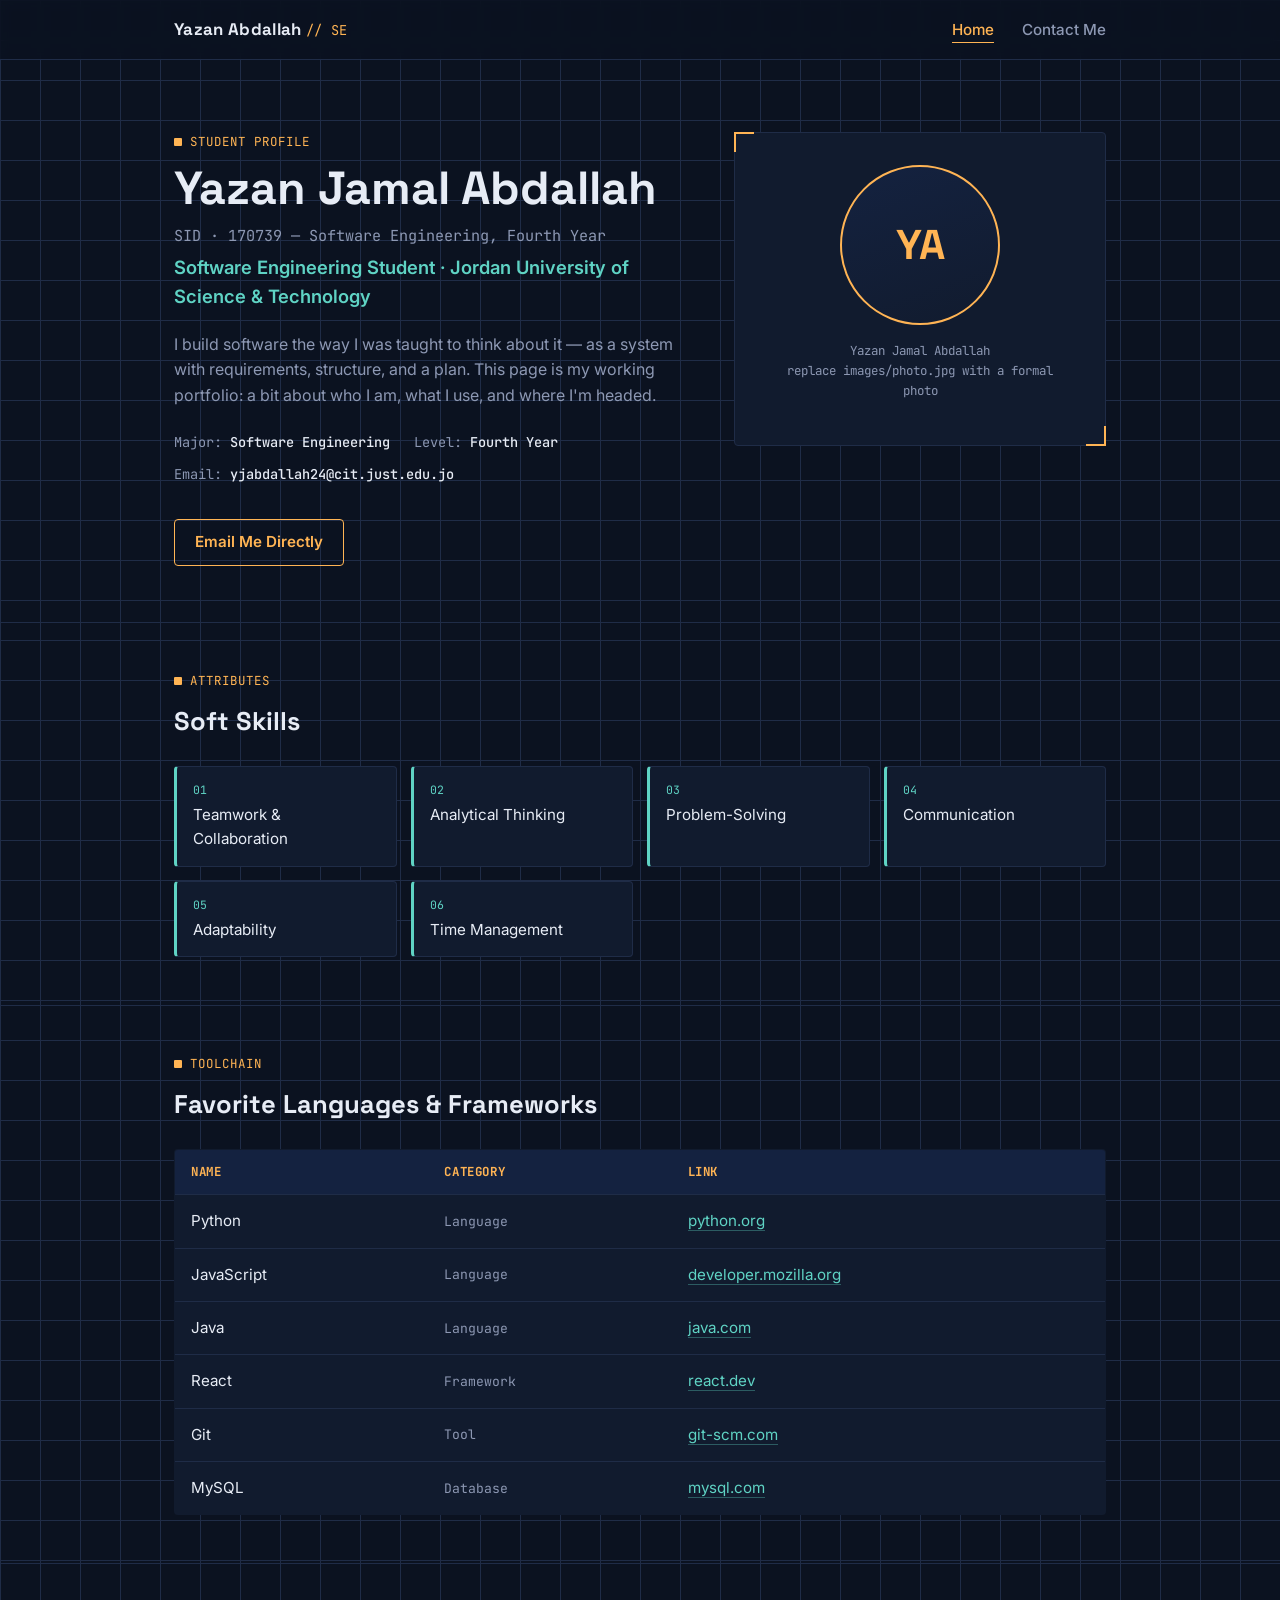
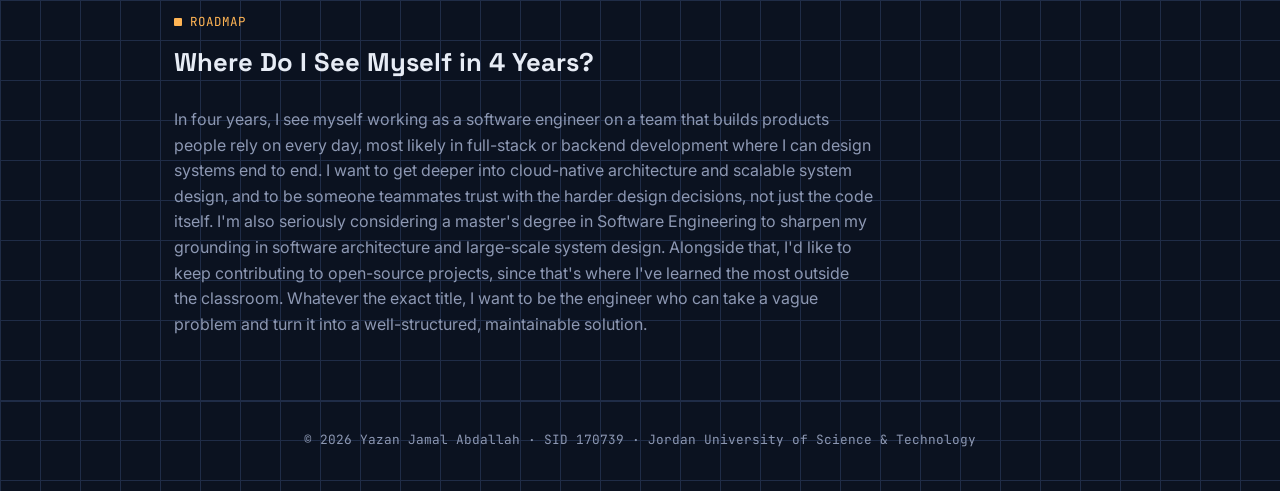
==== index.html @ 5e6009a0 "Add files via upload" ====
<!DOCTYPE html>
<html lang="en">
<head>
  <meta charset="UTF-8">
  <meta name="viewport" content="width=device-width, initial-scale=1.0">
  <title>170739 — Yazan Jamal Abdallah | Portfolio</title>
  <link rel="stylesheet" href="style.css">
</head>
<body>

  <nav class="topnav">
    <div class="wrap">
      <a href="index.html" class="brand">Yazan Abdallah<span class="brand-tag">// SE</span></a>
      <ul class="nav-links">
        <li><a href="index.html" class="active">Home</a></li>
        <li><a href="contact.html">Contact Me</a></li>
      </ul>
    </div>
  </nav>

  <header class="hero">
    <div class="wrap hero-grid">
      <div>
        <div class="eyebrow">Student Profile</div>
        <h1>
          Yazan Jamal Abdallah
          <span class="id-tag">SID · 170739 — Software Engineering, Fourth Year</span>
        </h1>
        <p class="role">Software Engineering Student · Jordan University of Science &amp; Technology</p>
        <p class="lede">
          I build software the way I was taught to think about it — as a system with
          requirements, structure, and a plan. This page is my working portfolio: a bit
          about who I am, what I use, and where I'm headed.
        </p>
        <div class="meta-row">
          <span>Major: <b>Software Engineering</b></span>
          <span>Level: <b>Fourth Year</b></span>
          <span>Email: <b>yjabdallah24@cit.just.edu.jo</b></span>
        </div>
        <br>
        <a class="btn" href="mailto:yjabdallah24@cit.just.edu.jo">Email Me Directly</a>
      </div>

      <div class="spec-card photo-card">
        <div class="avatar">YA</div>
        <img src="images/photo.jpg" alt="Yazan Jamal Abdallah" style="display:none;">
        <p class="cap">Yazan Jamal Abdallah<br>replace images/photo.jpg with a formal photo</p>
      </div>
    </div>
  </header>

  <section id="skills">
    <div class="wrap">
      <div class="eyebrow">Attributes</div>
      <h2>Soft Skills</h2>
      <div class="skills-grid">
        <div class="skill-chip"><span class="k">01</span>Teamwork &amp; Collaboration</div>
        <div class="skill-chip"><span class="k">02</span>Analytical Thinking</div>
        <div class="skill-chip"><span class="k">03</span>Problem-Solving</div>
        <div class="skill-chip"><span class="k">04</span>Communication</div>
        <div class="skill-chip"><span class="k">05</span>Adaptability</div>
        <div class="skill-chip"><span class="k">06</span>Time Management</div>
      </div>
    </div>
  </section>

  <section id="tools">
    <div class="wrap">
      <div class="eyebrow">Toolchain</div>
      <h2>Favorite Languages &amp; Frameworks</h2>
      <table class="tools">
        <thead>
          <tr><th>Name</th><th>Category</th><th>Link</th></tr>
        </thead>
        <tbody>
          <tr>
            <td>Python</td>
            <td class="cat">Language</td>
            <td><a href="https://www.python.org" target="_blank" rel="noopener">python.org</a></td>
          </tr>
          <tr>
            <td>JavaScript</td>
            <td class="cat">Language</td>
            <td><a href="https://developer.mozilla.org/en-US/docs/Web/JavaScript" target="_blank" rel="noopener">developer.mozilla.org</a></td>
          </tr>
          <tr>
            <td>Java</td>
            <td class="cat">Language</td>
            <td><a href="https://www.java.com" target="_blank" rel="noopener">java.com</a></td>
          </tr>
          <tr>
            <td>React</td>
            <td class="cat">Framework</td>
            <td><a href="https://react.dev" target="_blank" rel="noopener">react.dev</a></td>
          </tr>
          <tr>
            <td>Git</td>
            <td class="cat">Tool</td>
            <td><a href="https://git-scm.com" target="_blank" rel="noopener">git-scm.com</a></td>
          </tr>
          <tr>
            <td>MySQL</td>
            <td class="cat">Database</td>
            <td><a href="https://www.mysql.com" target="_blank" rel="noopener">mysql.com</a></td>
          </tr>
        </tbody>
      </table>
    </div>
  </section>

  <section class="future" id="future">
    <div class="wrap">
      <div class="eyebrow">Roadmap</div>
      <h2>Where Do I See Myself in 4 Years?</h2>
      <p>
        In four years, I see myself working as a software engineer on a team that builds
        products people rely on every day, most likely in full-stack or backend development
        where I can design systems end to end. I want to get deeper into cloud-native
        architecture and scalable system design, and to be someone teammates trust with
        the harder design decisions, not just the code itself. I'm also seriously
        considering a master's degree in Software Engineering to sharpen my grounding in
        software architecture and large-scale system design. Alongside that, I'd like to
        keep contributing to open-source projects, since that's where I've learned the
        most outside the classroom. Whatever the exact title, I want to be the engineer
        who can take a vague problem and turn it into a well-structured, maintainable
        solution.
      </p>
    </div>
  </section>

  <footer>
    <div class="wrap">
      &copy; 2026 Yazan Jamal Abdallah · SID 170739 · Jordan University of Science &amp; Technology
    </div>
  </footer>

</body>
</html>
---- style.css ----
/* =========================================================
   Portfolio — "Systems Spec" design language
   Yazan Jamal Abdallah — Software Engineering
   ========================================================= */

@import url('https://fonts.googleapis.com/css2?family=Space+Grotesk:wght@500;600;700&family=Inter:wght@400;500;600&family=JetBrains+Mono:wght@400;500&display=swap');

:root {
  --bg: #0b1220;
  --panel: #111b2e;
  --panel-raised: #142240;
  --grid-line: #1f2c47;
  --text: #e7ecf5;
  --text-muted: #8d98b3;
  --accent: #ffb454;
  --accent-2: #5fd3c4;
  --danger: #ff6b6b;
  --radius: 4px;
  --maxw: 980px;
}

* { box-sizing: border-box; }

html {
  scroll-behavior: smooth;
}

body {
  margin: 0;
  background-color: var(--bg);
  background-image:
    linear-gradient(var(--grid-line) 1px, transparent 1px),
    linear-gradient(90deg, var(--grid-line) 1px, transparent 1px);
  background-size: 40px 40px;
  color: var(--text);
  font-family: 'Inter', sans-serif;
  line-height: 1.6;
  -webkit-font-smoothing: antialiased;
}

::selection {
  background: var(--accent);
  color: #0b1220;
}

a {
  color: var(--accent-2);
  text-decoration: none;
  border-bottom: 1px solid rgba(95, 211, 196, 0.35);
  transition: border-color 0.15s ease, color 0.15s ease;
}
a:hover, a:focus-visible {
  color: var(--accent);
  border-bottom-color: var(--accent);
}

.mono {
  font-family: 'JetBrains Mono', monospace;
}

/* ---------- layout shell ---------- */
.wrap {
  max-width: var(--maxw);
  margin: 0 auto;
  padding: 0 24px;
}

/* ---------- nav ---------- */
.topnav {
  position: sticky;
  top: 0;
  z-index: 20;
  background: rgba(11, 18, 32, 0.85);
  backdrop-filter: blur(6px);
  border-bottom: 1px solid var(--grid-line);
}
.topnav .wrap {
  display: flex;
  align-items: center;
  justify-content: space-between;
  padding-top: 16px;
  padding-bottom: 16px;
}
.brand {
  font-family: 'Space Grotesk', sans-serif;
  font-weight: 700;
  font-size: 1.05rem;
  color: var(--text);
  border: none;
  letter-spacing: 0.02em;
}
.brand .brand-tag {
  color: var(--accent);
  font-family: 'JetBrains Mono', monospace;
  font-weight: 400;
  font-size: 0.85rem;
  margin-left: 4px;
}
.nav-links {
  display: flex;
  gap: 28px;
  list-style: none;
  margin: 0;
  padding: 0;
}
.nav-links a {
  border: none;
  color: var(--text-muted);
  font-size: 0.95rem;
  font-weight: 500;
  position: relative;
  padding-bottom: 2px;
}
.nav-links a::after {
  content: "";
  position: absolute;
  left: 0; bottom: -2px;
  width: 0; height: 1px;
  background: var(--accent);
  transition: width 0.2s ease;
}
.nav-links a:hover { color: var(--text); }
.nav-links a:hover::after, .nav-links a.active::after { width: 100%; }
.nav-links a.active { color: var(--accent); }

/* ---------- eyebrow / labels ---------- */
.eyebrow {
  font-family: 'JetBrains Mono', monospace;
  font-size: 0.78rem;
  color: var(--accent);
  letter-spacing: 0.08em;
  text-transform: uppercase;
  display: flex;
  align-items: center;
  gap: 8px;
  margin-bottom: 10px;
}
.eyebrow::before {
  content: "";
  width: 8px; height: 8px;
  background: var(--accent);
  display: inline-block;
  border-radius: 1px;
}

/* ---------- bracket-framed panel (signature element) ---------- */
.spec-card {
  position: relative;
  background: var(--panel);
  border: 1px solid var(--grid-line);
  border-radius: var(--radius);
  padding: 32px;
}
.spec-card::before, .spec-card::after {
  content: "";
  position: absolute;
  width: 18px; height: 18px;
  border-color: var(--accent);
  border-style: solid;
  border-width: 0;
}
.spec-card::before {
  top: -1px; left: -1px;
  border-top-width: 2px;
  border-left-width: 2px;
}
.spec-card::after {
  bottom: -1px; right: -1px;
  border-bottom-width: 2px;
  border-right-width: 2px;
}

/* ---------- hero ---------- */
.hero {
  padding: 72px 0 56px;
}
.hero-grid {
  display: grid;
  grid-template-columns: 1.4fr 1fr;
  gap: 40px;
  align-items: start;
}
.hero h1 {
  font-family: 'Space Grotesk', sans-serif;
  font-size: clamp(2rem, 4vw, 2.9rem);
  line-height: 1.15;
  margin: 0 0 8px;
}
.hero h1 .id-tag {
  display: block;
  font-family: 'JetBrains Mono', monospace;
  font-size: 0.95rem;
  color: var(--text-muted);
  font-weight: 400;
  margin-top: 12px;
}
.hero .role {
  color: var(--accent-2);
  font-size: 1.15rem;
  font-weight: 600;
  margin: 0 0 20px;
}
.hero p.lede {
  color: var(--text-muted);
  max-width: 52ch;
  margin: 0 0 24px;
}
.meta-row {
  display: flex;
  flex-wrap: wrap;
  gap: 10px 24px;
  font-family: 'JetBrains Mono', monospace;
  font-size: 0.85rem;
  color: var(--text-muted);
}
.meta-row span b { color: var(--text); font-weight: 500; }

.btn {
  display: inline-block;
  border: 1px solid var(--accent);
  color: var(--accent) !important;
  background: transparent;
  padding: 10px 20px;
  border-radius: var(--radius);
  font-weight: 600;
  font-size: 0.95rem;
  margin-top: 8px;
}
.btn:hover {
  background: var(--accent);
  color: #0b1220 !important;
}

/* ---------- photo panel ---------- */
.photo-card {
  text-align: center;
}
.avatar {
  width: 160px;
  height: 160px;
  margin: 0 auto 16px;
  border-radius: 50%;
  background: linear-gradient(160deg, var(--panel-raised), var(--panel));
  border: 2px solid var(--accent);
  display: flex;
  align-items: center;
  justify-content: center;
  font-family: 'Space Grotesk', sans-serif;
  font-weight: 700;
  font-size: 2.6rem;
  color: var(--accent);
}
.photo-card .cap {
  font-family: 'JetBrains Mono', monospace;
  font-size: 0.78rem;
  color: var(--text-muted);
}

/* ---------- sections ---------- */
section {
  padding: 48px 0;
  border-top: 1px solid var(--grid-line);
}
section h2 {
  font-family: 'Space Grotesk', sans-serif;
  font-size: 1.6rem;
  margin: 0 0 24px;
}

/* soft skills */
.skills-grid {
  display: grid;
  grid-template-columns: repeat(auto-fit, minmax(180px, 1fr));
  gap: 14px;
}
.skill-chip {
  background: var(--panel);
  border: 1px solid var(--grid-line);
  border-left: 3px solid var(--accent-2);
  border-radius: var(--radius);
  padding: 14px 16px;
  font-size: 0.95rem;
}
.skill-chip .k {
  font-family: 'JetBrains Mono', monospace;
  font-size: 0.72rem;
  color: var(--accent-2);
  display: block;
  margin-bottom: 4px;
}

/* tools table */
table.tools {
  width: 100%;
  border-collapse: collapse;
  background: var(--panel);
  border: 1px solid var(--grid-line);
  border-radius: var(--radius);
  overflow: hidden;
}
table.tools thead th {
  text-align: left;
  font-family: 'JetBrains Mono', monospace;
  font-size: 0.78rem;
  text-transform: uppercase;
  letter-spacing: 0.05em;
  color: var(--accent);
  background: var(--panel-raised);
  padding: 12px 16px;
  border-bottom: 1px solid var(--grid-line);
}
table.tools td {
  padding: 14px 16px;
  border-bottom: 1px solid var(--grid-line);
  font-size: 0.95rem;
}
table.tools tr:last-child td { border-bottom: none; }
table.tools td.cat {
  font-family: 'JetBrains Mono', monospace;
  color: var(--text-muted);
  font-size: 0.82rem;
}

/* future paragraph */
.future p {
  color: var(--text-muted);
  max-width: 70ch;
}

/* footer */
footer {
  border-top: 1px solid var(--grid-line);
  padding: 28px 0 40px;
  color: var(--text-muted);
  font-family: 'JetBrains Mono', monospace;
  font-size: 0.8rem;
  text-align: center;
}

/* ---------- contact page ---------- */
.contact-layout {
  display: grid;
  grid-template-columns: 1fr 1.3fr;
  gap: 40px;
  padding: 56px 0;
  align-items: start;
}
.field {
  margin-bottom: 20px;
  display: flex;
  flex-direction: column;
  gap: 6px;
}
.field label {
  font-family: 'JetBrains Mono', monospace;
  font-size: 0.8rem;
  color: var(--text-muted);
  text-transform: uppercase;
  letter-spacing: 0.04em;
}
.field input,
.field textarea,
.field select {
  background: var(--panel-raised);
  border: 1px solid var(--grid-line);
  border-radius: var(--radius);
  color: var(--text);
  padding: 12px 14px;
  font-family: 'Inter', sans-serif;
  font-size: 0.95rem;
}
.field input:focus,
.field textarea:focus,
.field select:focus {
  outline: none;
  border-color: var(--accent);
}
.field.error input,
.field.error select,
.field.error textarea {
  border-color: var(--danger);
}
.field .err-msg {
  color: var(--danger);
  font-size: 0.78rem;
  font-family: 'JetBrains Mono', monospace;
  display: none;
}
.field.error .err-msg { display: block; }

textarea { resize: vertical; min-height: 120px; }

.submit-btn {
  background: var(--accent);
  color: #0b1220;
  border: none;
  padding: 13px 24px;
  border-radius: var(--radius);
  font-weight: 700;
  font-size: 0.95rem;
  cursor: pointer;
  font-family: 'Inter', sans-serif;
}
.submit-btn:hover { background: var(--accent-2); }

.side-note {
  font-family: 'JetBrains Mono', monospace;
  font-size: 0.85rem;
  color: var(--text-muted);
  line-height: 1.8;
}
.side-note .accent { color: var(--accent-2); }

@media (max-width: 760px) {
  .hero-grid, .contact-layout { grid-template-columns: 1fr; }
  .photo-card { order: -1; max-width: 220px; }
}
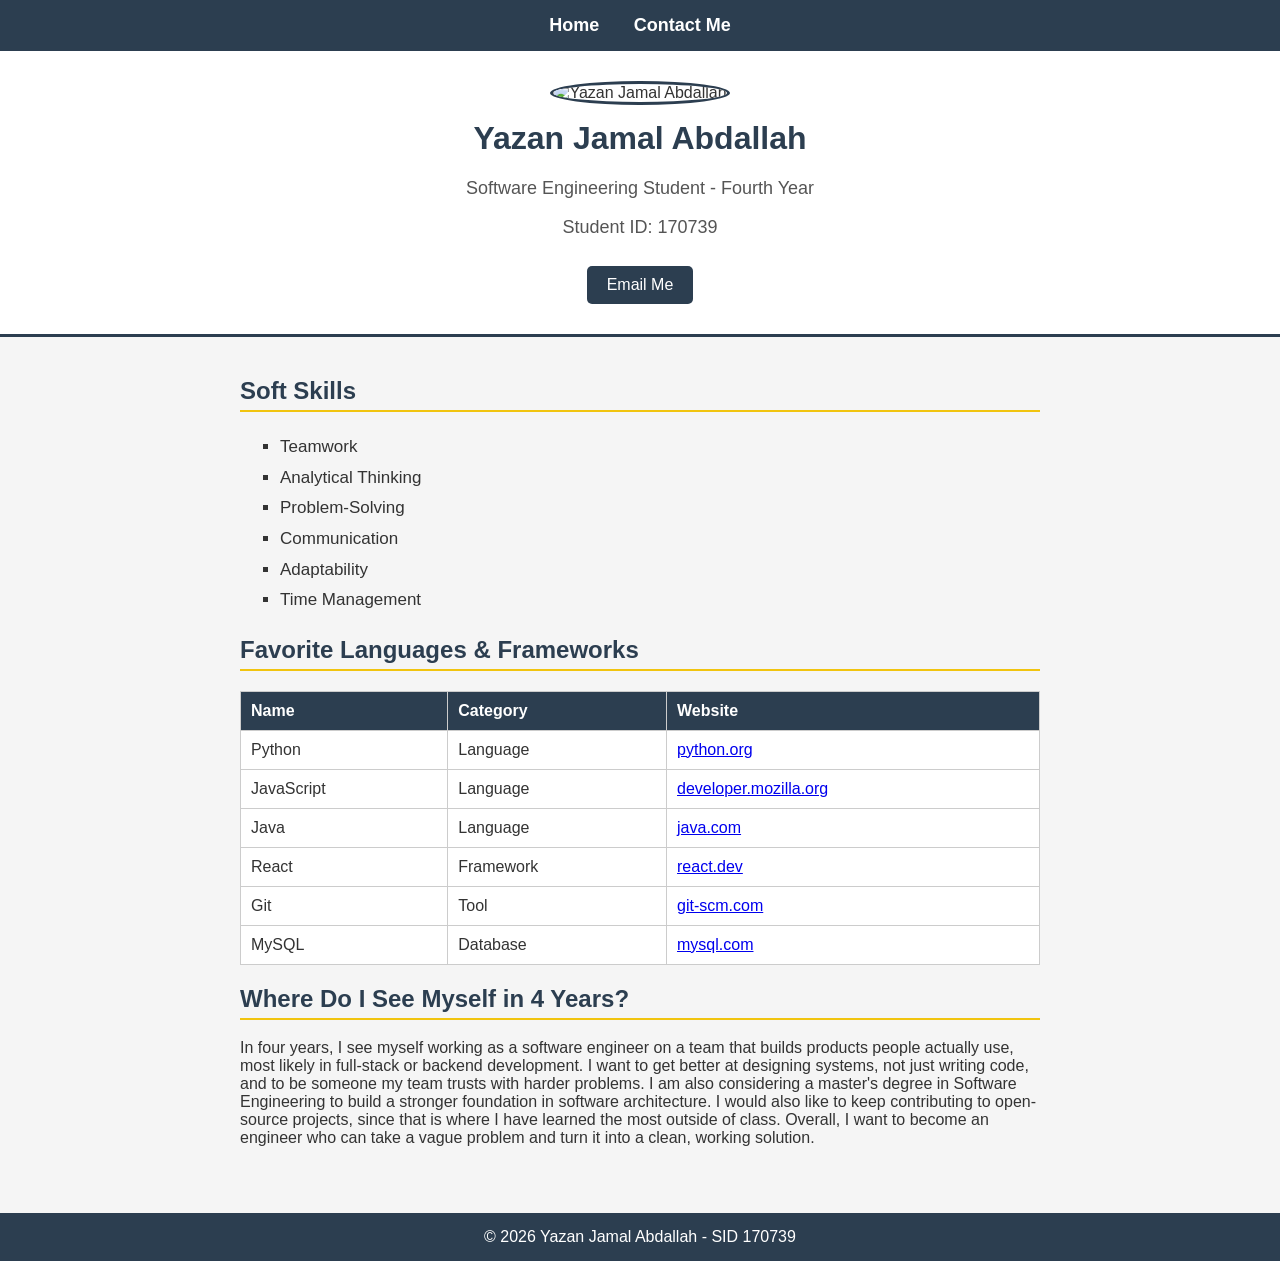
==== commit a0e7b305: "Add files via upload" ====
--- a/index.html
+++ b/index.html
@@ -2,136 +2,91 @@
 <html lang="en">
 <head>
   <meta charset="UTF-8">
-  <meta name="viewport" content="width=device-width, initial-scale=1.0">
-  <title>170739 — Yazan Jamal Abdallah | Portfolio</title>
+  <title>170739 - Yazan Jamal Abdallah</title>
   <link rel="stylesheet" href="style.css">
 </head>
 <body>
 
-  <nav class="topnav">
-    <div class="wrap">
-      <a href="index.html" class="brand">Yazan Abdallah<span class="brand-tag">// SE</span></a>
-      <ul class="nav-links">
-        <li><a href="index.html" class="active">Home</a></li>
-        <li><a href="contact.html">Contact Me</a></li>
-      </ul>
-    </div>
+  <nav>
+    <a href="index.html">Home</a>
+    <a href="contact.html">Contact Me</a>
   </nav>
 
-  <header class="hero">
-    <div class="wrap hero-grid">
-      <div>
-        <div class="eyebrow">Student Profile</div>
-        <h1>
-          Yazan Jamal Abdallah
-          <span class="id-tag">SID · 170739 — Software Engineering, Fourth Year</span>
-        </h1>
-        <p class="role">Software Engineering Student · Jordan University of Science &amp; Technology</p>
-        <p class="lede">
-          I build software the way I was taught to think about it — as a system with
-          requirements, structure, and a plan. This page is my working portfolio: a bit
-          about who I am, what I use, and where I'm headed.
-        </p>
-        <div class="meta-row">
-          <span>Major: <b>Software Engineering</b></span>
-          <span>Level: <b>Fourth Year</b></span>
-          <span>Email: <b>yjabdallah24@cit.just.edu.jo</b></span>
-        </div>
-        <br>
-        <a class="btn" href="mailto:yjabdallah24@cit.just.edu.jo">Email Me Directly</a>
-      </div>
+  <div class="header">
+    <img src="images/photo.jpg" alt="Yazan Jamal Abdallah">
+    <h1>Yazan Jamal Abdallah</h1>
+    <p>Software Engineering Student - Fourth Year</p>
+    <p>Student ID: 170739</p>
+    <a class="email-btn" href="mailto:yjabdallah24@cit.just.edu.jo">Email Me</a>
+  </div>
 
-      <div class="spec-card photo-card">
-        <div class="avatar">YA</div>
-        <img src="images/photo.jpg" alt="Yazan Jamal Abdallah" style="display:none;">
-        <p class="cap">Yazan Jamal Abdallah<br>replace images/photo.jpg with a formal photo</p>
-      </div>
-    </div>
-  </header>
+  <div class="container">
 
-  <section id="skills">
-    <div class="wrap">
-      <div class="eyebrow">Attributes</div>
-      <h2>Soft Skills</h2>
-      <div class="skills-grid">
-        <div class="skill-chip"><span class="k">01</span>Teamwork &amp; Collaboration</div>
-        <div class="skill-chip"><span class="k">02</span>Analytical Thinking</div>
-        <div class="skill-chip"><span class="k">03</span>Problem-Solving</div>
-        <div class="skill-chip"><span class="k">04</span>Communication</div>
-        <div class="skill-chip"><span class="k">05</span>Adaptability</div>
-        <div class="skill-chip"><span class="k">06</span>Time Management</div>
-      </div>
-    </div>
-  </section>
+    <h2>Soft Skills</h2>
+    <ul class="skills-list">
+      <li>Teamwork</li>
+      <li>Analytical Thinking</li>
+      <li>Problem-Solving</li>
+      <li>Communication</li>
+      <li>Adaptability</li>
+      <li>Time Management</li>
+    </ul>
 
-  <section id="tools">
-    <div class="wrap">
-      <div class="eyebrow">Toolchain</div>
-      <h2>Favorite Languages &amp; Frameworks</h2>
-      <table class="tools">
-        <thead>
-          <tr><th>Name</th><th>Category</th><th>Link</th></tr>
-        </thead>
-        <tbody>
-          <tr>
-            <td>Python</td>
-            <td class="cat">Language</td>
-            <td><a href="https://www.python.org" target="_blank" rel="noopener">python.org</a></td>
-          </tr>
-          <tr>
-            <td>JavaScript</td>
-            <td class="cat">Language</td>
-            <td><a href="https://developer.mozilla.org/en-US/docs/Web/JavaScript" target="_blank" rel="noopener">developer.mozilla.org</a></td>
-          </tr>
-          <tr>
-            <td>Java</td>
-            <td class="cat">Language</td>
-            <td><a href="https://www.java.com" target="_blank" rel="noopener">java.com</a></td>
-          </tr>
-          <tr>
-            <td>React</td>
-            <td class="cat">Framework</td>
-            <td><a href="https://react.dev" target="_blank" rel="noopener">react.dev</a></td>
-          </tr>
-          <tr>
-            <td>Git</td>
-            <td class="cat">Tool</td>
-            <td><a href="https://git-scm.com" target="_blank" rel="noopener">git-scm.com</a></td>
-          </tr>
-          <tr>
-            <td>MySQL</td>
-            <td class="cat">Database</td>
-            <td><a href="https://www.mysql.com" target="_blank" rel="noopener">mysql.com</a></td>
-          </tr>
-        </tbody>
-      </table>
-    </div>
-  </section>
+    <h2>Favorite Languages &amp; Frameworks</h2>
+    <table>
+      <tr>
+        <th>Name</th>
+        <th>Category</th>
+        <th>Website</th>
+      </tr>
+      <tr>
+        <td>Python</td>
+        <td>Language</td>
+        <td><a href="https://www.python.org" target="_blank">python.org</a></td>
+      </tr>
+      <tr>
+        <td>JavaScript</td>
+        <td>Language</td>
+        <td><a href="https://developer.mozilla.org/en-US/docs/Web/JavaScript" target="_blank">developer.mozilla.org</a></td>
+      </tr>
+      <tr>
+        <td>Java</td>
+        <td>Language</td>
+        <td><a href="https://www.java.com" target="_blank">java.com</a></td>
+      </tr>
+      <tr>
+        <td>React</td>
+        <td>Framework</td>
+        <td><a href="https://react.dev" target="_blank">react.dev</a></td>
+      </tr>
+      <tr>
+        <td>Git</td>
+        <td>Tool</td>
+        <td><a href="https://git-scm.com" target="_blank">git-scm.com</a></td>
+      </tr>
+      <tr>
+        <td>MySQL</td>
+        <td>Database</td>
+        <td><a href="https://www.mysql.com" target="_blank">mysql.com</a></td>
+      </tr>
+    </table>
 
-  <section class="future" id="future">
-    <div class="wrap">
-      <div class="eyebrow">Roadmap</div>
-      <h2>Where Do I See Myself in 4 Years?</h2>
-      <p>
-        In four years, I see myself working as a software engineer on a team that builds
-        products people rely on every day, most likely in full-stack or backend development
-        where I can design systems end to end. I want to get deeper into cloud-native
-        architecture and scalable system design, and to be someone teammates trust with
-        the harder design decisions, not just the code itself. I'm also seriously
-        considering a master's degree in Software Engineering to sharpen my grounding in
-        software architecture and large-scale system design. Alongside that, I'd like to
-        keep contributing to open-source projects, since that's where I've learned the
-        most outside the classroom. Whatever the exact title, I want to be the engineer
-        who can take a vague problem and turn it into a well-structured, maintainable
-        solution.
-      </p>
-    </div>
-  </section>
+    <h2>Where Do I See Myself in 4 Years?</h2>
+    <p>
+      In four years, I see myself working as a software engineer on a team that builds
+      products people actually use, most likely in full-stack or backend development.
+      I want to get better at designing systems, not just writing code, and to be someone
+      my team trusts with harder problems. I am also considering a master's degree in
+      Software Engineering to build a stronger foundation in software architecture. I would
+      also like to keep contributing to open-source projects, since that is where I have
+      learned the most outside of class. Overall, I want to become an engineer who can take
+      a vague problem and turn it into a clean, working solution.
+    </p>
+
+  </div>
 
   <footer>
-    <div class="wrap">
-      &copy; 2026 Yazan Jamal Abdallah · SID 170739 · Jordan University of Science &amp; Technology
-    </div>
+    &copy; 2026 Yazan Jamal Abdallah - SID 170739
   </footer>
 
 </body>
--- a/style.css
+++ b/style.css
@@ -1,417 +1,168 @@
-/* =========================================================
-   Portfolio — "Systems Spec" design language
-   Yazan Jamal Abdallah — Software Engineering
-   ========================================================= */
-
-@import url('https://fonts.googleapis.com/css2?family=Space+Grotesk:wght@500;600;700&family=Inter:wght@400;500;600&family=JetBrains+Mono:wght@400;500&display=swap');
-
-:root {
-  --bg: #0b1220;
-  --panel: #111b2e;
-  --panel-raised: #142240;
-  --grid-line: #1f2c47;
-  --text: #e7ecf5;
-  --text-muted: #8d98b3;
-  --accent: #ffb454;
-  --accent-2: #5fd3c4;
-  --danger: #ff6b6b;
-  --radius: 4px;
-  --maxw: 980px;
-}
-
-* { box-sizing: border-box; }
-
-html {
-  scroll-behavior: smooth;
-}
+/* Simple styles for my portfolio website */
 
 body {
-  margin: 0;
-  background-color: var(--bg);
-  background-image:
-    linear-gradient(var(--grid-line) 1px, transparent 1px),
-    linear-gradient(90deg, var(--grid-line) 1px, transparent 1px);
-  background-size: 40px 40px;
-  color: var(--text);
-  font-family: 'Inter', sans-serif;
-  line-height: 1.6;
-  -webkit-font-smoothing: antialiased;
-}
-
-::selection {
-  background: var(--accent);
-  color: #0b1220;
-}
-
-a {
-  color: var(--accent-2);
-  text-decoration: none;
-  border-bottom: 1px solid rgba(95, 211, 196, 0.35);
-  transition: border-color 0.15s ease, color 0.15s ease;
-}
-a:hover, a:focus-visible {
-  color: var(--accent);
-  border-bottom-color: var(--accent);
-}
-
-.mono {
-  font-family: 'JetBrains Mono', monospace;
-}
-
-/* ---------- layout shell ---------- */
-.wrap {
-  max-width: var(--maxw);
-  margin: 0 auto;
-  padding: 0 24px;
-}
-
-/* ---------- nav ---------- */
-.topnav {
-  position: sticky;
-  top: 0;
-  z-index: 20;
-  background: rgba(11, 18, 32, 0.85);
-  backdrop-filter: blur(6px);
-  border-bottom: 1px solid var(--grid-line);
-}
-.topnav .wrap {
-  display: flex;
-  align-items: center;
-  justify-content: space-between;
-  padding-top: 16px;
-  padding-bottom: 16px;
-}
-.brand {
-  font-family: 'Space Grotesk', sans-serif;
-  font-weight: 700;
-  font-size: 1.05rem;
-  color: var(--text);
-  border: none;
-  letter-spacing: 0.02em;
-}
-.brand .brand-tag {
-  color: var(--accent);
-  font-family: 'JetBrains Mono', monospace;
-  font-weight: 400;
-  font-size: 0.85rem;
-  margin-left: 4px;
-}
-.nav-links {
-  display: flex;
-  gap: 28px;
-  list-style: none;
+  font-family: Arial, sans-serif;
+  background-color: #f5f5f5;
+  color: #333333;
   margin: 0;
   padding: 0;
 }
-.nav-links a {
-  border: none;
-  color: var(--text-muted);
-  font-size: 0.95rem;
-  font-weight: 500;
-  position: relative;
-  padding-bottom: 2px;
-}
-.nav-links a::after {
-  content: "";
-  position: absolute;
-  left: 0; bottom: -2px;
-  width: 0; height: 1px;
-  background: var(--accent);
-  transition: width 0.2s ease;
-}
-.nav-links a:hover { color: var(--text); }
-.nav-links a:hover::after, .nav-links a.active::after { width: 100%; }
-.nav-links a.active { color: var(--accent); }
 
-/* ---------- eyebrow / labels ---------- */
-.eyebrow {
-  font-family: 'JetBrains Mono', monospace;
-  font-size: 0.78rem;
-  color: var(--accent);
-  letter-spacing: 0.08em;
-  text-transform: uppercase;
-  display: flex;
-  align-items: center;
-  gap: 8px;
-  margin-bottom: 10px;
-}
-.eyebrow::before {
-  content: "";
-  width: 8px; height: 8px;
-  background: var(--accent);
-  display: inline-block;
-  border-radius: 1px;
-}
-
-/* ---------- bracket-framed panel (signature element) ---------- */
-.spec-card {
-  position: relative;
-  background: var(--panel);
-  border: 1px solid var(--grid-line);
-  border-radius: var(--radius);
-  padding: 32px;
-}
-.spec-card::before, .spec-card::after {
-  content: "";
-  position: absolute;
-  width: 18px; height: 18px;
-  border-color: var(--accent);
-  border-style: solid;
-  border-width: 0;
-}
-.spec-card::before {
-  top: -1px; left: -1px;
-  border-top-width: 2px;
-  border-left-width: 2px;
-}
-.spec-card::after {
-  bottom: -1px; right: -1px;
-  border-bottom-width: 2px;
-  border-right-width: 2px;
-}
-
-/* ---------- hero ---------- */
-.hero {
-  padding: 72px 0 56px;
-}
-.hero-grid {
-  display: grid;
-  grid-template-columns: 1.4fr 1fr;
-  gap: 40px;
-  align-items: start;
-}
-.hero h1 {
-  font-family: 'Space Grotesk', sans-serif;
-  font-size: clamp(2rem, 4vw, 2.9rem);
-  line-height: 1.15;
-  margin: 0 0 8px;
-}
-.hero h1 .id-tag {
-  display: block;
-  font-family: 'JetBrains Mono', monospace;
-  font-size: 0.95rem;
-  color: var(--text-muted);
-  font-weight: 400;
-  margin-top: 12px;
-}
-.hero .role {
-  color: var(--accent-2);
-  font-size: 1.15rem;
-  font-weight: 600;
-  margin: 0 0 20px;
-}
-.hero p.lede {
-  color: var(--text-muted);
-  max-width: 52ch;
-  margin: 0 0 24px;
-}
-.meta-row {
-  display: flex;
-  flex-wrap: wrap;
-  gap: 10px 24px;
-  font-family: 'JetBrains Mono', monospace;
-  font-size: 0.85rem;
-  color: var(--text-muted);
-}
-.meta-row span b { color: var(--text); font-weight: 500; }
-
-.btn {
-  display: inline-block;
-  border: 1px solid var(--accent);
-  color: var(--accent) !important;
-  background: transparent;
-  padding: 10px 20px;
-  border-radius: var(--radius);
-  font-weight: 600;
-  font-size: 0.95rem;
-  margin-top: 8px;
-}
-.btn:hover {
-  background: var(--accent);
-  color: #0b1220 !important;
-}
-
-/* ---------- photo panel ---------- */
-.photo-card {
-  text-align: center;
-}
-.avatar {
-  width: 160px;
-  height: 160px;
-  margin: 0 auto 16px;
-  border-radius: 50%;
-  background: linear-gradient(160deg, var(--panel-raised), var(--panel));
-  border: 2px solid var(--accent);
-  display: flex;
-  align-items: center;
-  justify-content: center;
-  font-family: 'Space Grotesk', sans-serif;
-  font-weight: 700;
-  font-size: 2.6rem;
-  color: var(--accent);
-}
-.photo-card .cap {
-  font-family: 'JetBrains Mono', monospace;
-  font-size: 0.78rem;
-  color: var(--text-muted);
-}
-
-/* ---------- sections ---------- */
-section {
-  padding: 48px 0;
-  border-top: 1px solid var(--grid-line);
-}
-section h2 {
-  font-family: 'Space Grotesk', sans-serif;
-  font-size: 1.6rem;
-  margin: 0 0 24px;
-}
-
-/* soft skills */
-.skills-grid {
-  display: grid;
-  grid-template-columns: repeat(auto-fit, minmax(180px, 1fr));
-  gap: 14px;
-}
-.skill-chip {
-  background: var(--panel);
-  border: 1px solid var(--grid-line);
-  border-left: 3px solid var(--accent-2);
-  border-radius: var(--radius);
-  padding: 14px 16px;
-  font-size: 0.95rem;
-}
-.skill-chip .k {
-  font-family: 'JetBrains Mono', monospace;
-  font-size: 0.72rem;
-  color: var(--accent-2);
-  display: block;
-  margin-bottom: 4px;
-}
-
-/* tools table */
-table.tools {
-  width: 100%;
-  border-collapse: collapse;
-  background: var(--panel);
-  border: 1px solid var(--grid-line);
-  border-radius: var(--radius);
-  overflow: hidden;
-}
-table.tools thead th {
-  text-align: left;
-  font-family: 'JetBrains Mono', monospace;
-  font-size: 0.78rem;
-  text-transform: uppercase;
-  letter-spacing: 0.05em;
-  color: var(--accent);
-  background: var(--panel-raised);
-  padding: 12px 16px;
-  border-bottom: 1px solid var(--grid-line);
-}
-table.tools td {
-  padding: 14px 16px;
-  border-bottom: 1px solid var(--grid-line);
-  font-size: 0.95rem;
-}
-table.tools tr:last-child td { border-bottom: none; }
-table.tools td.cat {
-  font-family: 'JetBrains Mono', monospace;
-  color: var(--text-muted);
-  font-size: 0.82rem;
-}
-
-/* future paragraph */
-.future p {
-  color: var(--text-muted);
-  max-width: 70ch;
-}
-
-/* footer */
-footer {
-  border-top: 1px solid var(--grid-line);
-  padding: 28px 0 40px;
-  color: var(--text-muted);
-  font-family: 'JetBrains Mono', monospace;
-  font-size: 0.8rem;
+/* Navigation menu */
+nav {
+  background-color: #2c3e50;
+  padding: 15px;
   text-align: center;
 }
 
-/* ---------- contact page ---------- */
-.contact-layout {
-  display: grid;
-  grid-template-columns: 1fr 1.3fr;
-  gap: 40px;
-  padding: 56px 0;
-  align-items: start;
+nav a {
+  color: white;
+  text-decoration: none;
+  margin: 0 15px;
+  font-weight: bold;
+  font-size: 18px;
 }
-.field {
-  margin-bottom: 20px;
-  display: flex;
-  flex-direction: column;
-  gap: 6px;
+
+nav a:hover {
+  color: #f1c40f;
+  text-decoration: underline;
 }
-.field label {
-  font-family: 'JetBrains Mono', monospace;
-  font-size: 0.8rem;
-  color: var(--text-muted);
-  text-transform: uppercase;
-  letter-spacing: 0.04em;
+
+/* General container */
+.container {
+  max-width: 800px;
+  margin: 0 auto;
+  padding: 20px;
 }
-.field input,
-.field textarea,
-.field select {
-  background: var(--panel-raised);
-  border: 1px solid var(--grid-line);
-  border-radius: var(--radius);
-  color: var(--text);
-  padding: 12px 14px;
-  font-family: 'Inter', sans-serif;
-  font-size: 0.95rem;
+
+/* Header / intro section */
+.header {
+  text-align: center;
+  padding: 30px 20px;
+  background-color: #ffffff;
+  border-bottom: 3px solid #2c3e50;
 }
-.field input:focus,
-.field textarea:focus,
-.field select:focus {
-  outline: none;
-  border-color: var(--accent);
+
+.header img {
+  width: 150px;
+  height: 150px;
+  border-radius: 50%;
+  border: 3px solid #2c3e50;
 }
-.field.error input,
-.field.error select,
-.field.error textarea {
-  border-color: var(--danger);
+
+.header h1 {
+  margin-top: 15px;
+  color: #2c3e50;
 }
-.field .err-msg {
-  color: var(--danger);
-  font-size: 0.78rem;
-  font-family: 'JetBrains Mono', monospace;
-  display: none;
+
+.header p {
+  font-size: 18px;
+  color: #555555;
 }
-.field.error .err-msg { display: block; }
 
-textarea { resize: vertical; min-height: 120px; }
+/* Section titles */
+h2 {
+  color: #2c3e50;
+  border-bottom: 2px solid #f1c40f;
+  padding-bottom: 5px;
+}
 
-.submit-btn {
-  background: var(--accent);
-  color: #0b1220;
-  border: none;
-  padding: 13px 24px;
-  border-radius: var(--radius);
-  font-weight: 700;
-  font-size: 0.95rem;
-  cursor: pointer;
-  font-family: 'Inter', sans-serif;
-}
-.submit-btn:hover { background: var(--accent-2); }
-
-.side-note {
-  font-family: 'JetBrains Mono', monospace;
-  font-size: 0.85rem;
-  color: var(--text-muted);
+/* Soft skills list */
+ul.skills-list {
+  list-style-type: square;
+  font-size: 17px;
   line-height: 1.8;
 }
-.side-note .accent { color: var(--accent-2); }
 
-@media (max-width: 760px) {
-  .hero-grid, .contact-layout { grid-template-columns: 1fr; }
-  .photo-card { order: -1; max-width: 220px; }
+/* Table styling */
+table {
+  width: 100%;
+  border-collapse: collapse;
+  margin-top: 10px;
+  background-color: white;
 }
+
+table, th, td {
+  border: 1px solid #cccccc;
+}
+
+th, td {
+  padding: 10px;
+  text-align: left;
+}
+
+th {
+  background-color: #2c3e50;
+  color: white;
+}
+
+/* Buttons and links */
+.email-btn {
+  display: inline-block;
+  background-color: #2c3e50;
+  color: white;
+  padding: 10px 20px;
+  text-decoration: none;
+  border-radius: 5px;
+  margin-top: 10px;
+}
+
+.email-btn:hover {
+  background-color: #f1c40f;
+  color: #2c3e50;
+}
+
+/* Contact form */
+form {
+  background-color: white;
+  padding: 20px;
+  border: 1px solid #cccccc;
+  border-radius: 5px;
+}
+
+form label {
+  display: block;
+  margin-top: 12px;
+  font-weight: bold;
+}
+
+form input[type="text"],
+form input[type="email"],
+form textarea {
+  width: 100%;
+  padding: 8px;
+  margin-top: 5px;
+  border: 1px solid #cccccc;
+  border-radius: 3px;
+  font-family: Arial, sans-serif;
+  font-size: 15px;
+}
+
+form textarea {
+  height: 100px;
+}
+
+form button {
+  margin-top: 15px;
+  background-color: #2c3e50;
+  color: white;
+  padding: 10px 20px;
+  border: none;
+  border-radius: 5px;
+  font-size: 16px;
+  cursor: pointer;
+}
+
+form button:hover {
+  background-color: #f1c40f;
+  color: #2c3e50;
+}
+
+/* Footer */
+footer {
+  text-align: center;
+  padding: 15px;
+  background-color: #2c3e50;
+  color: white;
+  margin-top: 30px;
+}
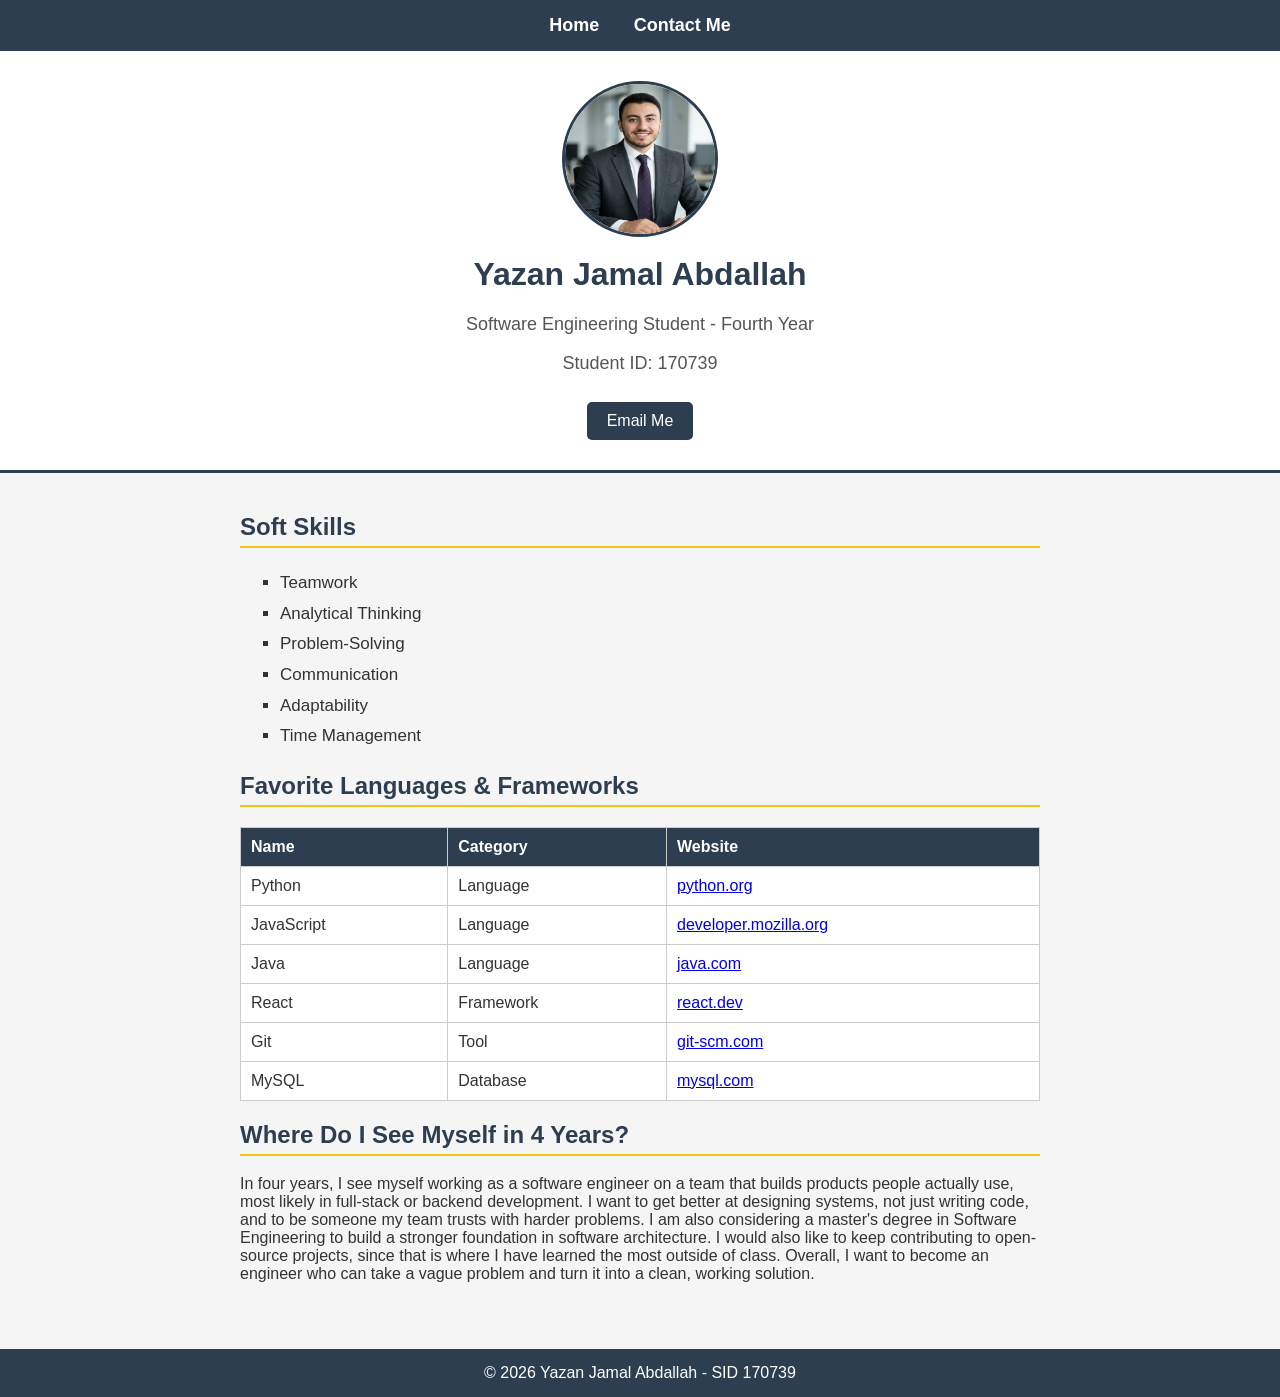
==== commit b4a9081b: "Update index.html" ====
--- a/index.html
+++ b/index.html
@@ -13,7 +13,7 @@
   </nav>
 
   <div class="header">
-    <img src="images/photo.jpg" alt="Yazan Jamal Abdallah">
+    <img src="Photo.jpg">
     <h1>Yazan Jamal Abdallah</h1>
     <p>Software Engineering Student - Fourth Year</p>
     <p>Student ID: 170739</p>
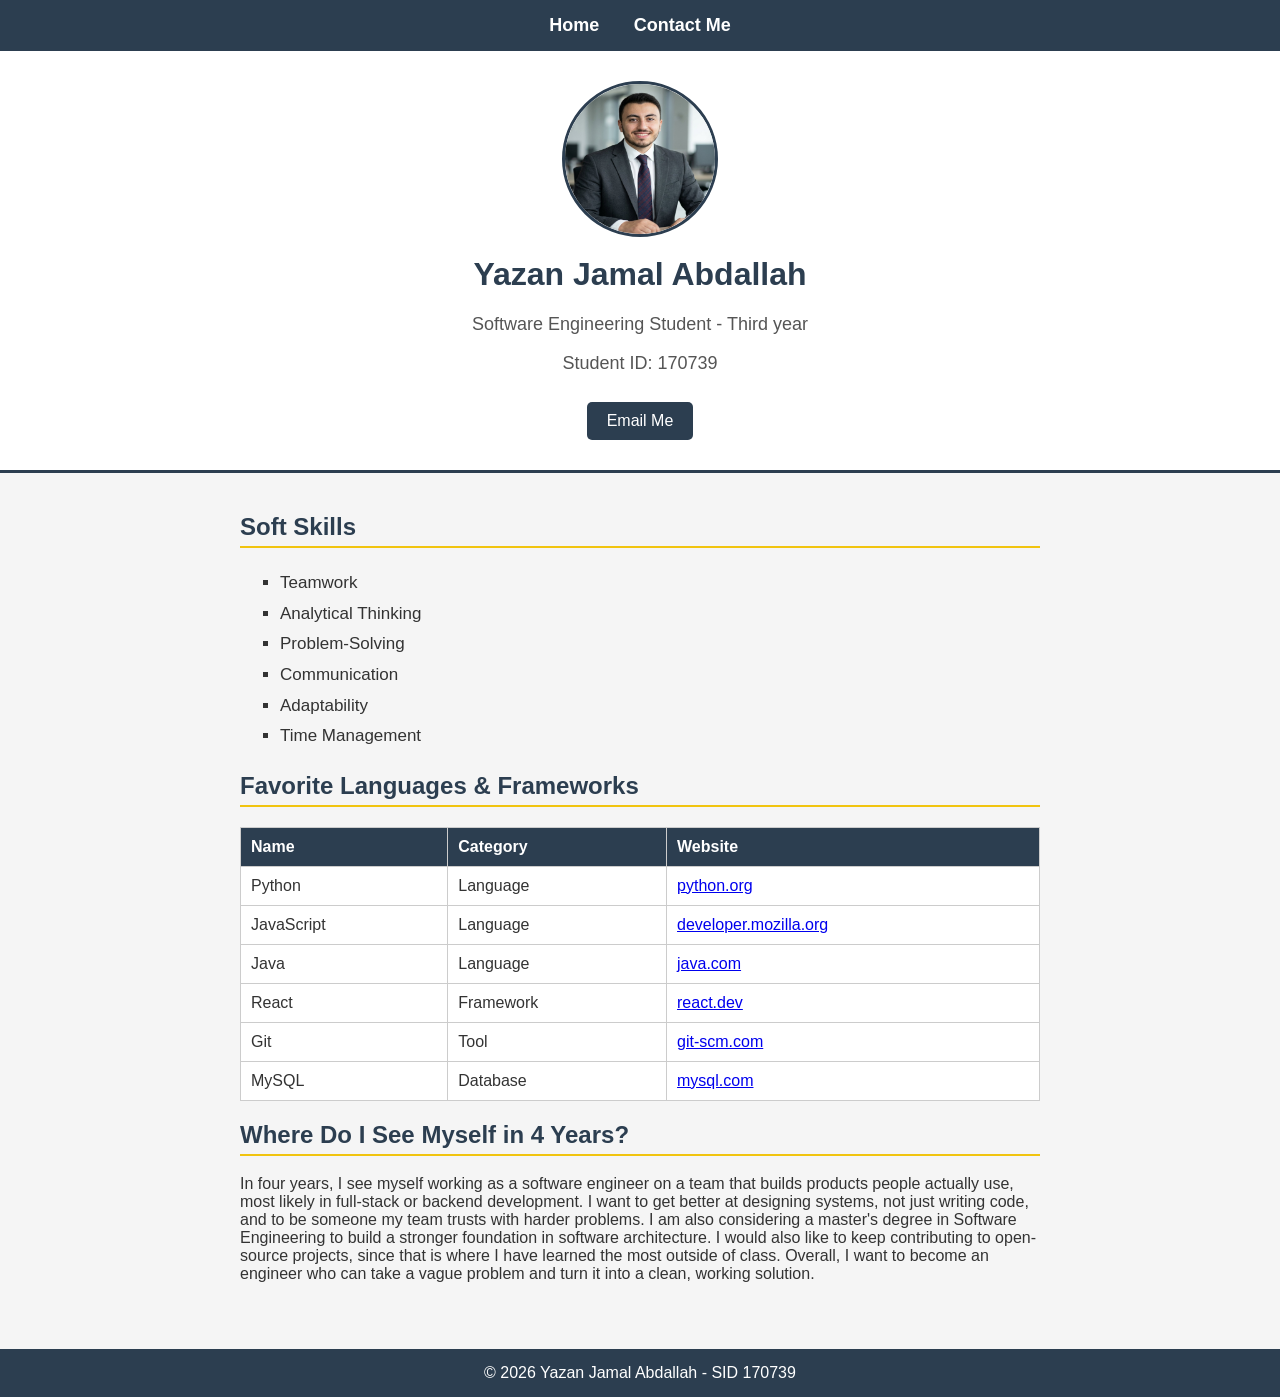
==== commit 9e53e074: "Update index.html" ====
--- a/index.html
+++ b/index.html
@@ -15,7 +15,7 @@
   <div class="header">
     <img src="Photo.jpg">
     <h1>Yazan Jamal Abdallah</h1>
-    <p>Software Engineering Student - Fourth Year</p>
+    <p>Software Engineering Student - Third year</p>
     <p>Student ID: 170739</p>
     <a class="email-btn" href="mailto:yjabdallah24@cit.just.edu.jo">Email Me</a>
   </div>
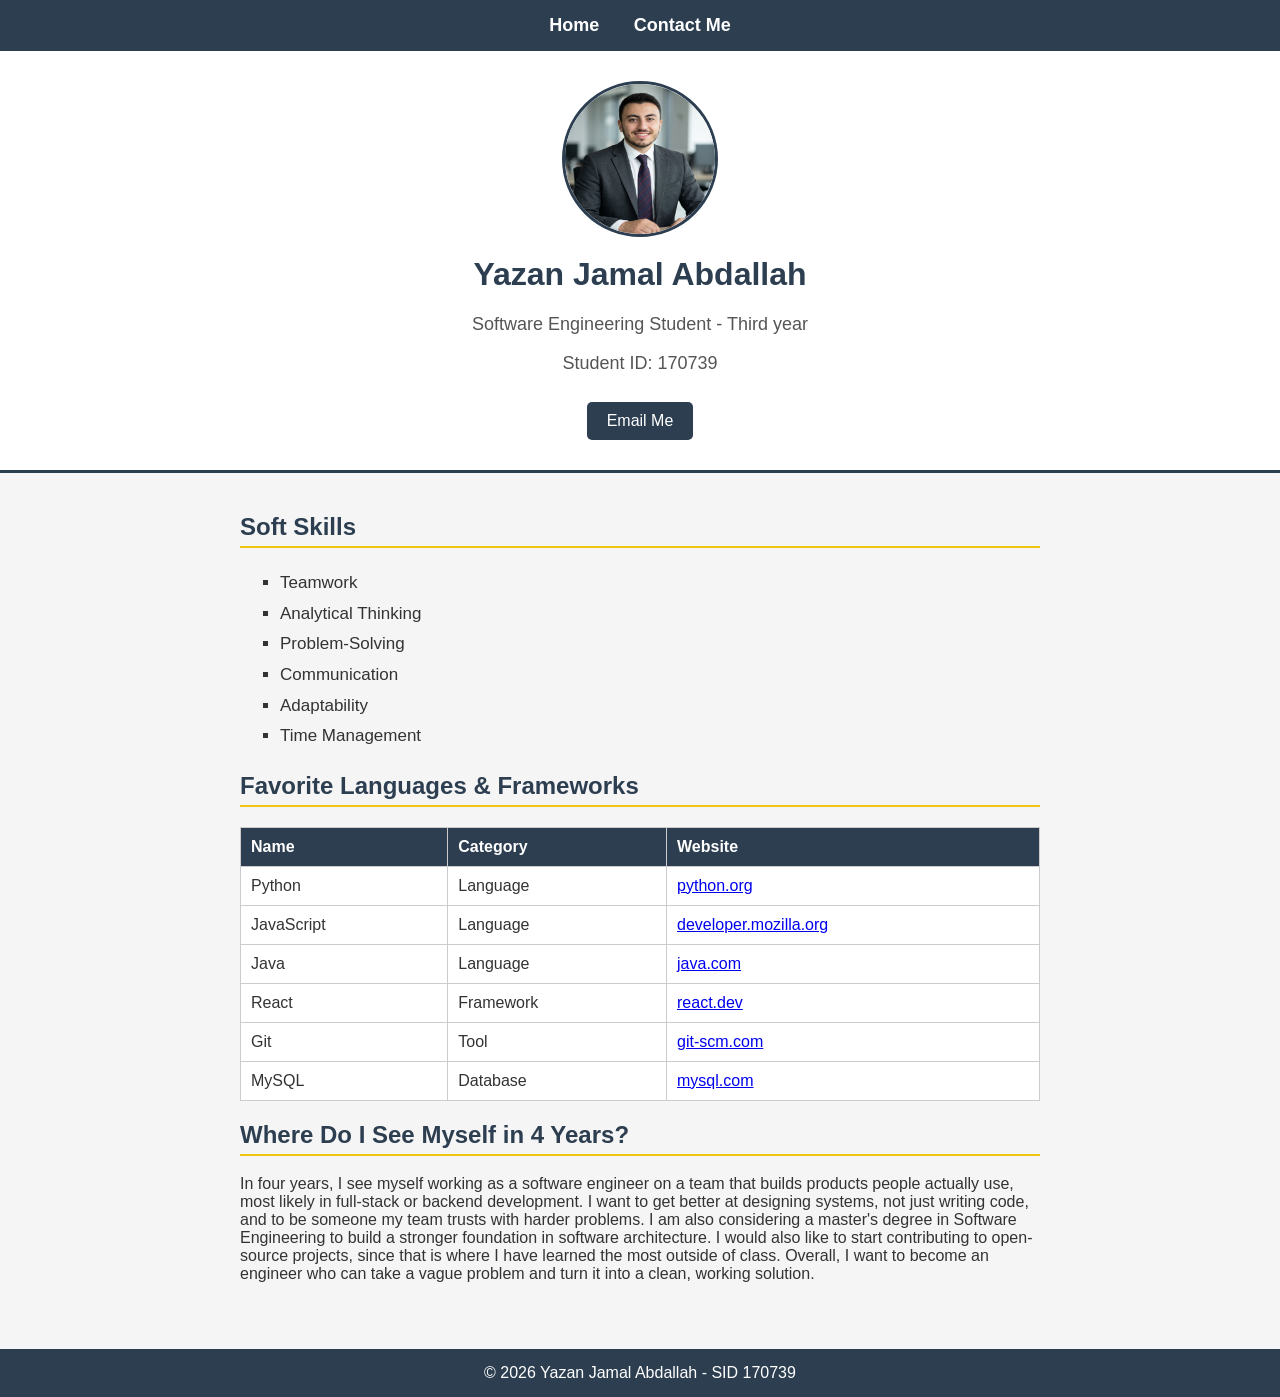
==== commit 10e006bf: "Update index.html" ====
--- a/index.html
+++ b/index.html
@@ -78,7 +78,7 @@
       I want to get better at designing systems, not just writing code, and to be someone
       my team trusts with harder problems. I am also considering a master's degree in
       Software Engineering to build a stronger foundation in software architecture. I would
-      also like to keep contributing to open-source projects, since that is where I have
+      also like to start contributing to open-source projects, since that is where I have
       learned the most outside of class. Overall, I want to become an engineer who can take
       a vague problem and turn it into a clean, working solution.
     </p>
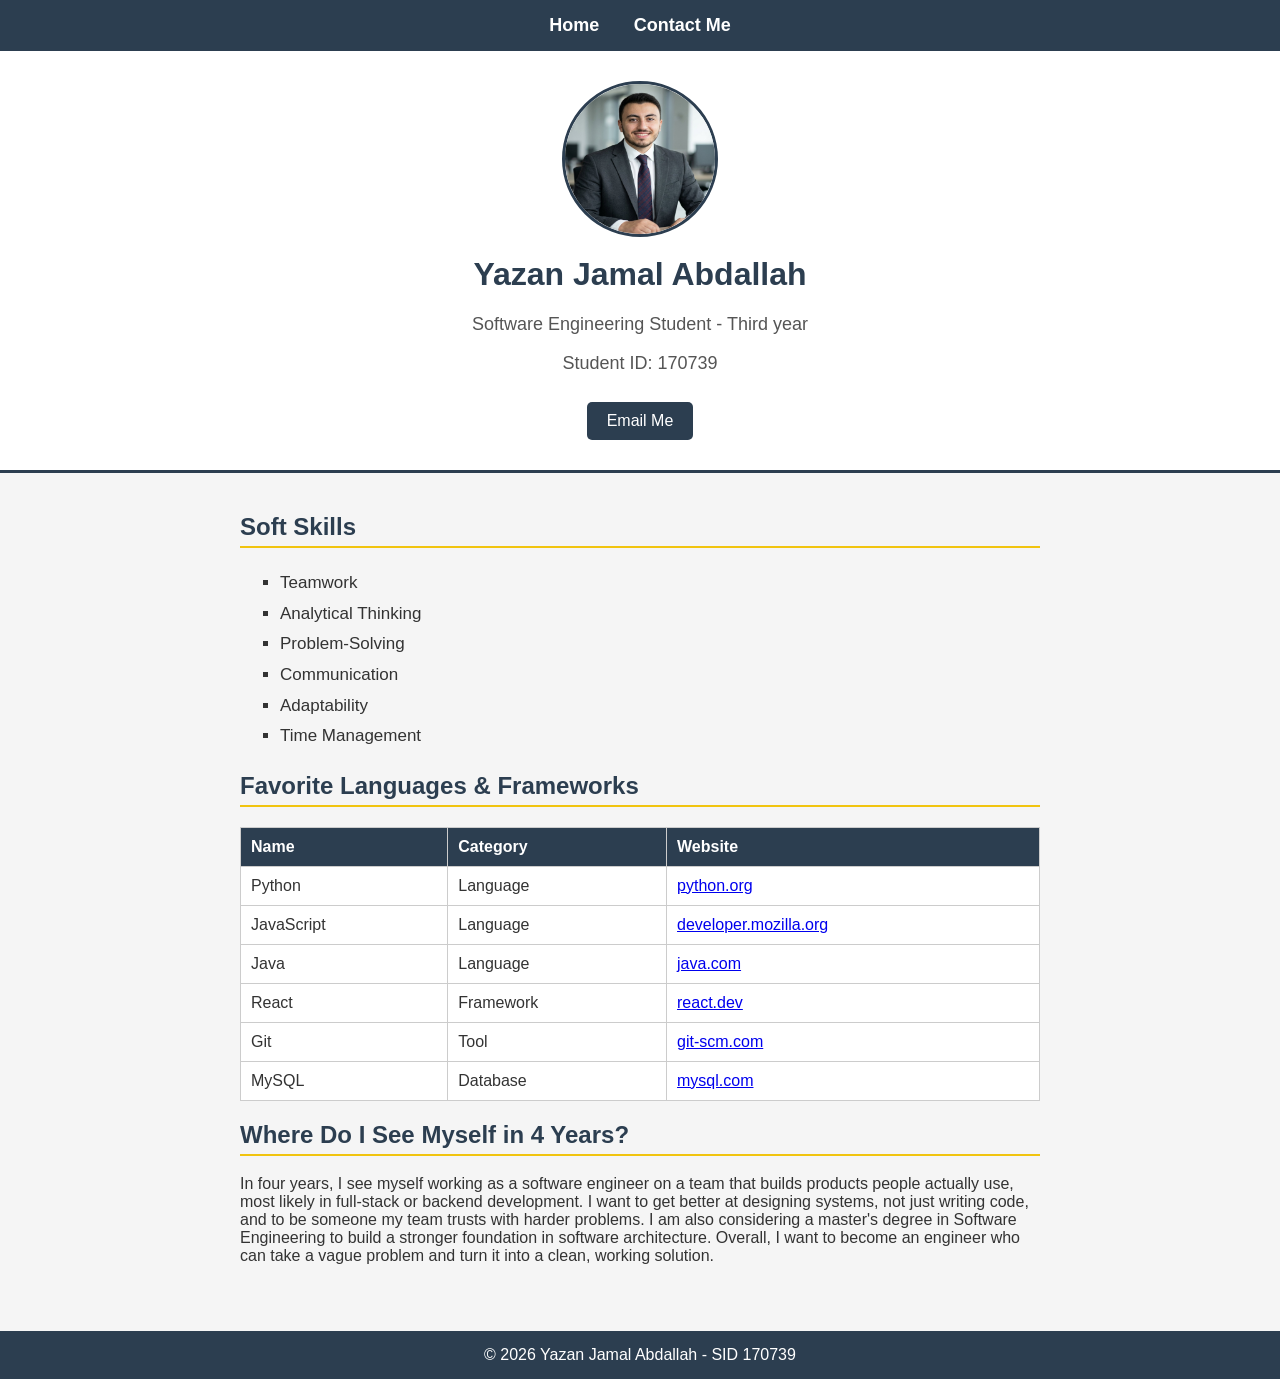
==== commit 09c8010b: "Update index.html" ====
--- a/index.html
+++ b/index.html
@@ -77,9 +77,8 @@
       products people actually use, most likely in full-stack or backend development.
       I want to get better at designing systems, not just writing code, and to be someone
       my team trusts with harder problems. I am also considering a master's degree in
-      Software Engineering to build a stronger foundation in software architecture. I would
-      also like to start contributing to open-source projects, since that is where I have
-      learned the most outside of class. Overall, I want to become an engineer who can take
+      Software Engineering to build a stronger foundation in software architecture.
+      Overall, I want to become an engineer who can take
       a vague problem and turn it into a clean, working solution.
     </p>
 
